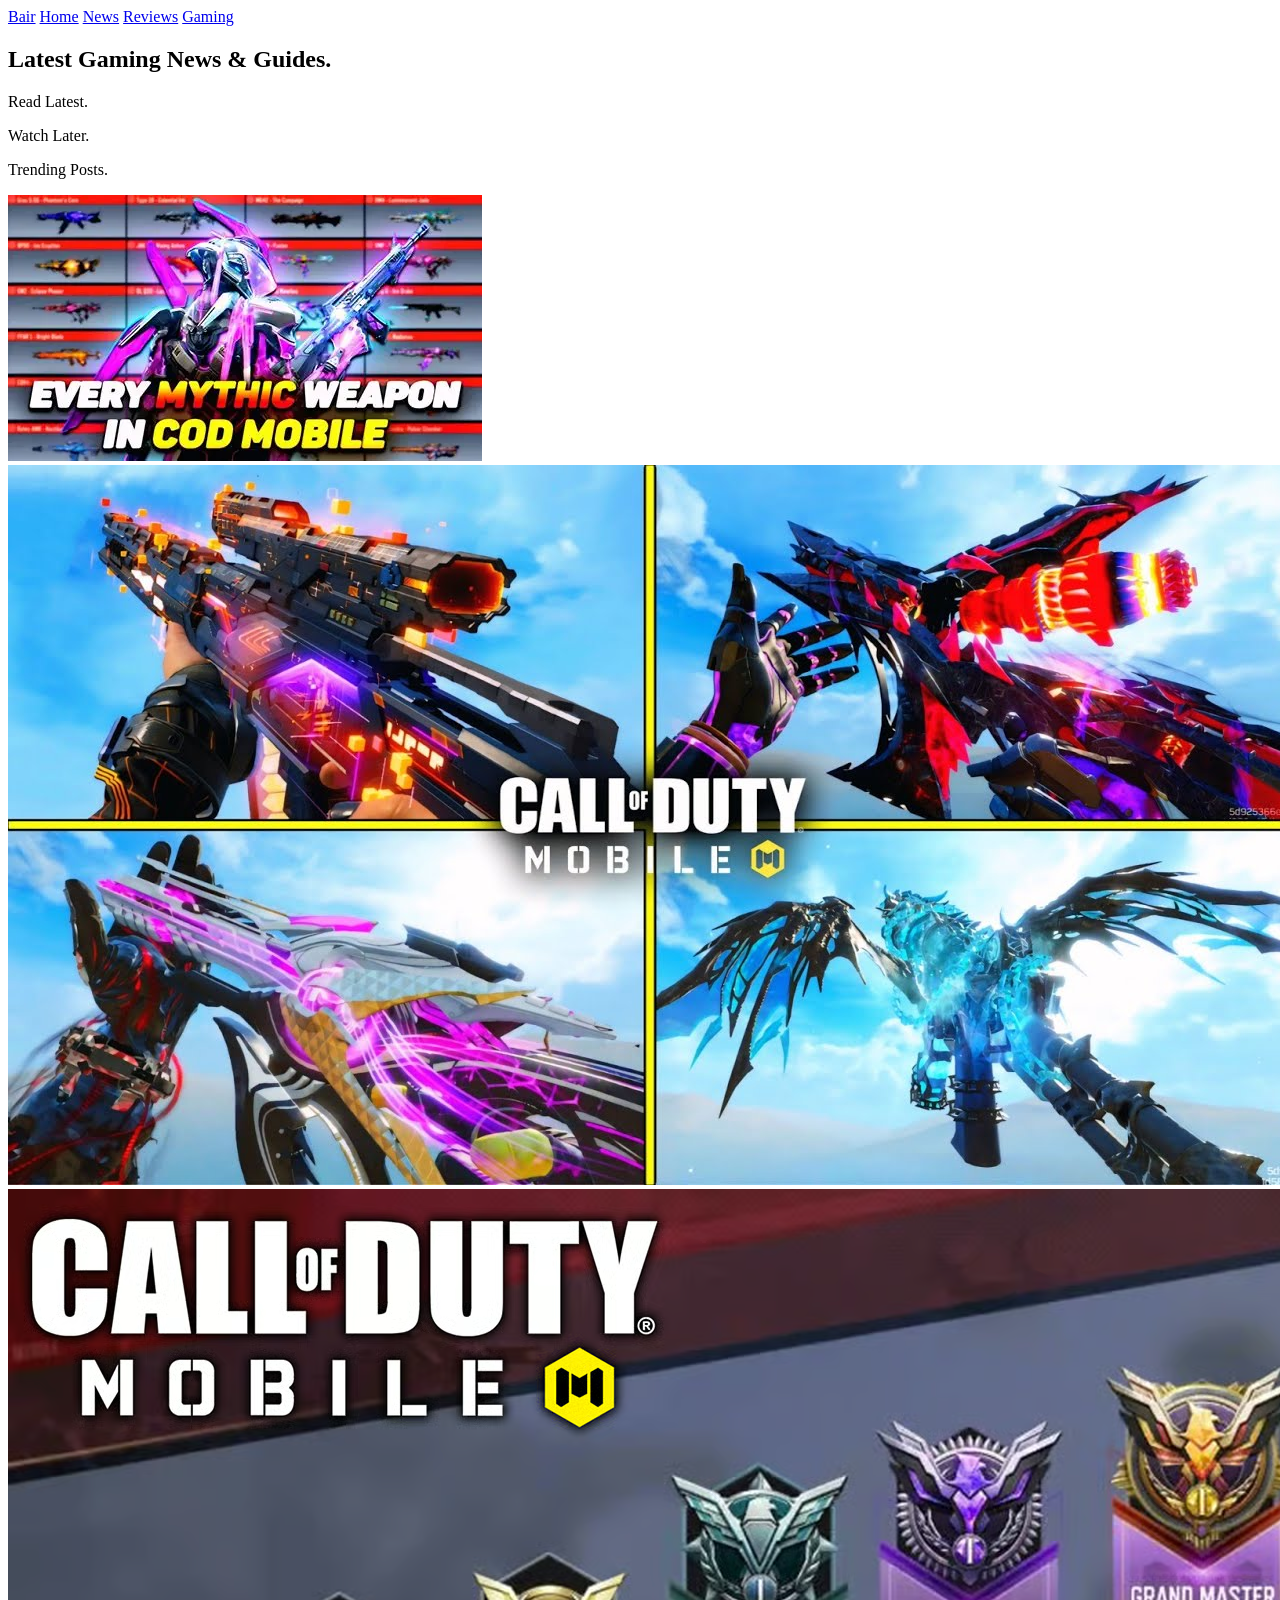
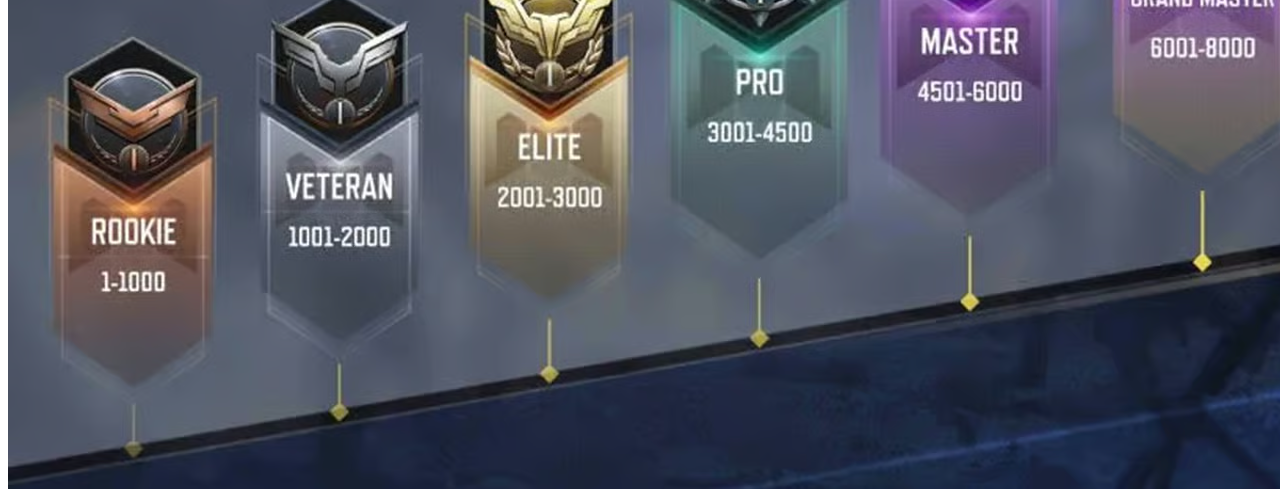
==== index.html @ b4c27fae "Initial commit" ====
<!DOCTYPE html>
<html lang="en">
<head>
    <meta charset="UTF-8">
    <meta name="viewport" content="width=device-width, initial-scale=1.0">
    <title>Document</title>
<link rel="icon" type="image/png" href="assets/ede705b7-24f5-47b2-87d8-4bb759a129b2.png">
</head>
<body>
    <nav>
    <a href="#">Bair</a>
    <a href="#">Home</a>
    <a href="#">News</a>
    <a href="#">Reviews</a>
    <a href="#">Gaming</a>
    </nav>
    <section>
      <h1>Latest Gaming News & Guides.</h1>
       <p>Read Latest.</p> 
        <p>Watch Later.</p>
    </section>
    <section>
        <p> Trending Posts.</p>
<img src="assets/OIP.webp" alt="">
<img src="maxresdefault.jpg" alt="">
<img src="assets/call-of-duty-mobile-codm-ranks.avif" alt="">
    </section>
</body>
</html>
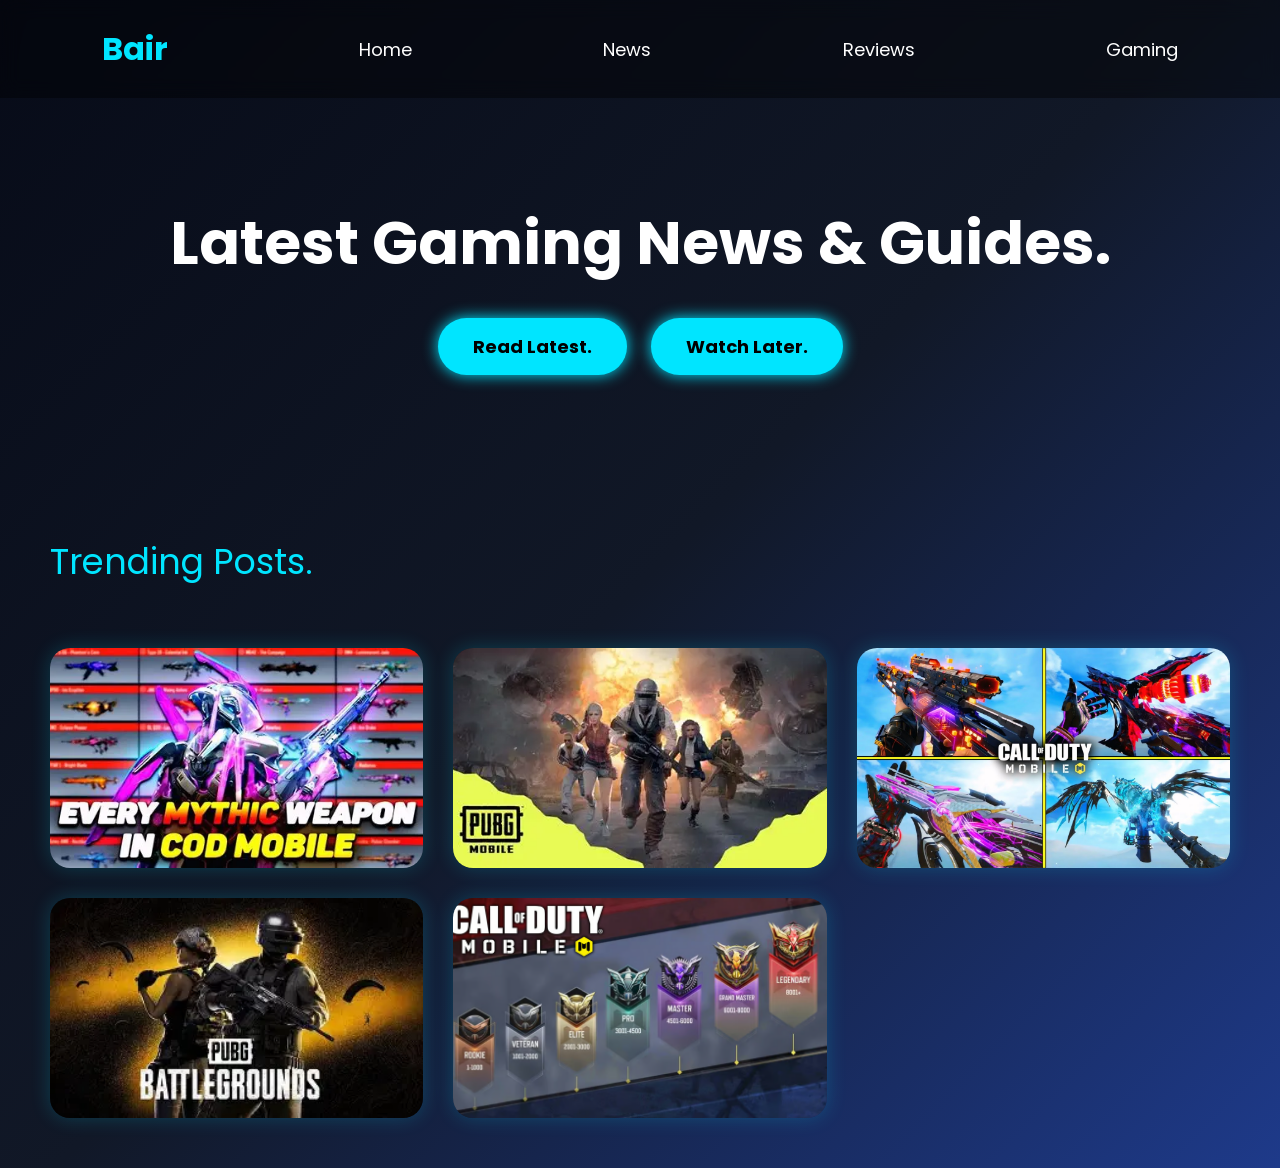
==== commit 0a7f7af5: "Add CSS and images" ====
--- a/index.html
+++ b/index.html
@@ -3,8 +3,9 @@
 <head>
     <meta charset="UTF-8">
     <meta name="viewport" content="width=device-width, initial-scale=1.0">
-    <title>Document</title>
+    <title>ᗷᗩIᖇ</title>
 <link rel="icon" type="image/png" href="assets/ede705b7-24f5-47b2-87d8-4bb759a129b2.png">
+<link rel="stylesheet" href="index.css">
 </head>
 <body>
     <nav>
@@ -16,14 +17,17 @@
     </nav>
     <section>
       <h1>Latest Gaming News & Guides.</h1>
-       <p>Read Latest.</p> 
-        <p>Watch Later.</p>
+       <button>Read Latest.</button>
+       <button>Watch Later.</button>
     </section>
     <section>
         <p> Trending Posts.</p>
 <img src="assets/OIP.webp" alt="">
-<img src="maxresdefault.jpg" alt="">
+<img src="assets/OIP (1).webp" alt="">
+<img src="assets/maxresdefault.jpg">
+<img src="assets/OIP (2).webp" alt="">
 <img src="assets/call-of-duty-mobile-codm-ranks.avif" alt="">
+
     </section>
 </body>
 </html>
--- a/index.css
+++ b/index.css
@@ -0,0 +1,210 @@
+/* Google Font */
+@import url('https://fonts.googleapis.com/css2?family=Poppins:wght@300;500;700&display=swap');
+
+*{
+    margin:0;
+    padding:0;
+    box-sizing:border-box;
+    font-family:'Poppins',sans-serif;
+}
+
+body{
+    background:linear-gradient(135deg,#070b18,#111827,#1e3a8a);
+    color:white;
+    min-height:100vh;
+    animation:bgMove 8s ease infinite alternate;
+}
+
+/* Animated Background */
+@keyframes bgMove{
+    from{
+        background-position:left;
+    }
+    to{
+        background-position:right;
+    }
+}
+
+/* Navigation */
+
+nav{
+    display:flex;
+    justify-content:space-between;
+    align-items:center;
+    padding:25px 8%;
+    background:rgba(0,0,0,.4);
+    backdrop-filter:blur(10px);
+    position:sticky;
+    top:0;
+}
+
+nav a{
+    text-decoration:none;
+    color:white;
+    font-size:18px;
+    transition:.4s;
+}
+
+nav a:first-child{
+    font-size:32px;
+    font-weight:bold;
+    color:#00e5ff;
+}
+
+nav a:hover{
+    color:#00e5ff;
+    transform:translateY(-4px);
+}
+
+/* Hero Section */
+
+section:first-of-type{
+    text-align:center;
+    padding:100px 20px;
+}
+
+section:first-of-type h1{
+    font-size:60px;
+    margin-bottom:20px;
+    animation:slideDown 1s ease;
+}
+
+section:first-of-type p{
+    font-size:22px;
+    margin:15px;
+    color:#d7d7d7;
+    animation:fadeUp 1.5s ease;
+}
+
+/* Trending */
+
+section:last-of-type{
+    padding:50px;
+}
+
+section:last-of-type p{
+    font-size:35px;
+    margin-bottom:30px;
+    color:#00e5ff;
+}
+
+/* Images */
+
+section:last-of-type{
+    display:grid;
+    grid-template-columns:repeat(auto-fit,minmax(300px,1fr));
+    gap:30px;
+}
+
+section:last-of-type p{
+    grid-column:1/-1;
+}
+
+img{
+    width:100%;
+    height:220px;
+    object-fit:cover;
+    border-radius:20px;
+    transition:.5s;
+    cursor:pointer;
+    box-shadow:0 0 20px rgba(0,229,255,.2);
+}
+
+img:hover{
+    transform:scale(1.08) rotate(2deg);
+    box-shadow:0 0 35px #00e5ff;
+}
+
+/* Animations */
+
+@keyframes slideDown{
+
+    from{
+        transform:translateY(-80px);
+        opacity:0;
+    }
+
+    to{
+        transform:translateY(0);
+        opacity:1;
+    }
+
+}
+
+@keyframes fadeUp{
+
+    from{
+        transform:translateY(50px);
+        opacity:0;
+    }
+
+    to{
+        transform:translateY(0);
+        opacity:1;
+    }
+
+}
+
+/* Floating Animation */
+
+img{
+    animation:float 4s ease-in-out infinite;
+}
+
+@keyframes float{
+
+    0%{
+        transform:translateY(0);
+    }
+
+    50%{
+        transform:translateY(-10px);
+    }
+
+    100%{
+        transform:translateY(0);
+    }
+
+}
+
+/* Responsive */
+
+@media(max-width:768px){
+
+nav{
+    flex-direction:column;
+    gap:20px;
+}
+
+section:first-of-type h1{
+    font-size:40px;
+}
+
+section:first-of-type p{
+    font-size:18px;
+}
+
+}
+button{
+    padding:15px 35px;
+    border:none;
+    border-radius:50px;
+    background:#00e5ff;
+    color:#000;
+    font-size:18px;
+    font-weight:bold;
+    cursor:pointer;
+    transition:0.4s ease;
+    box-shadow:0 0 15px #00e5ff;
+    margin:10px;
+}
+
+button:hover{
+    transform:translateY(-5px) scale(1.05);
+    box-shadow:0 0 30px #00e5ff,
+               0 0 60px #00e5ff;
+}
+
+button:active{
+    transform:scale(0.95);
+}
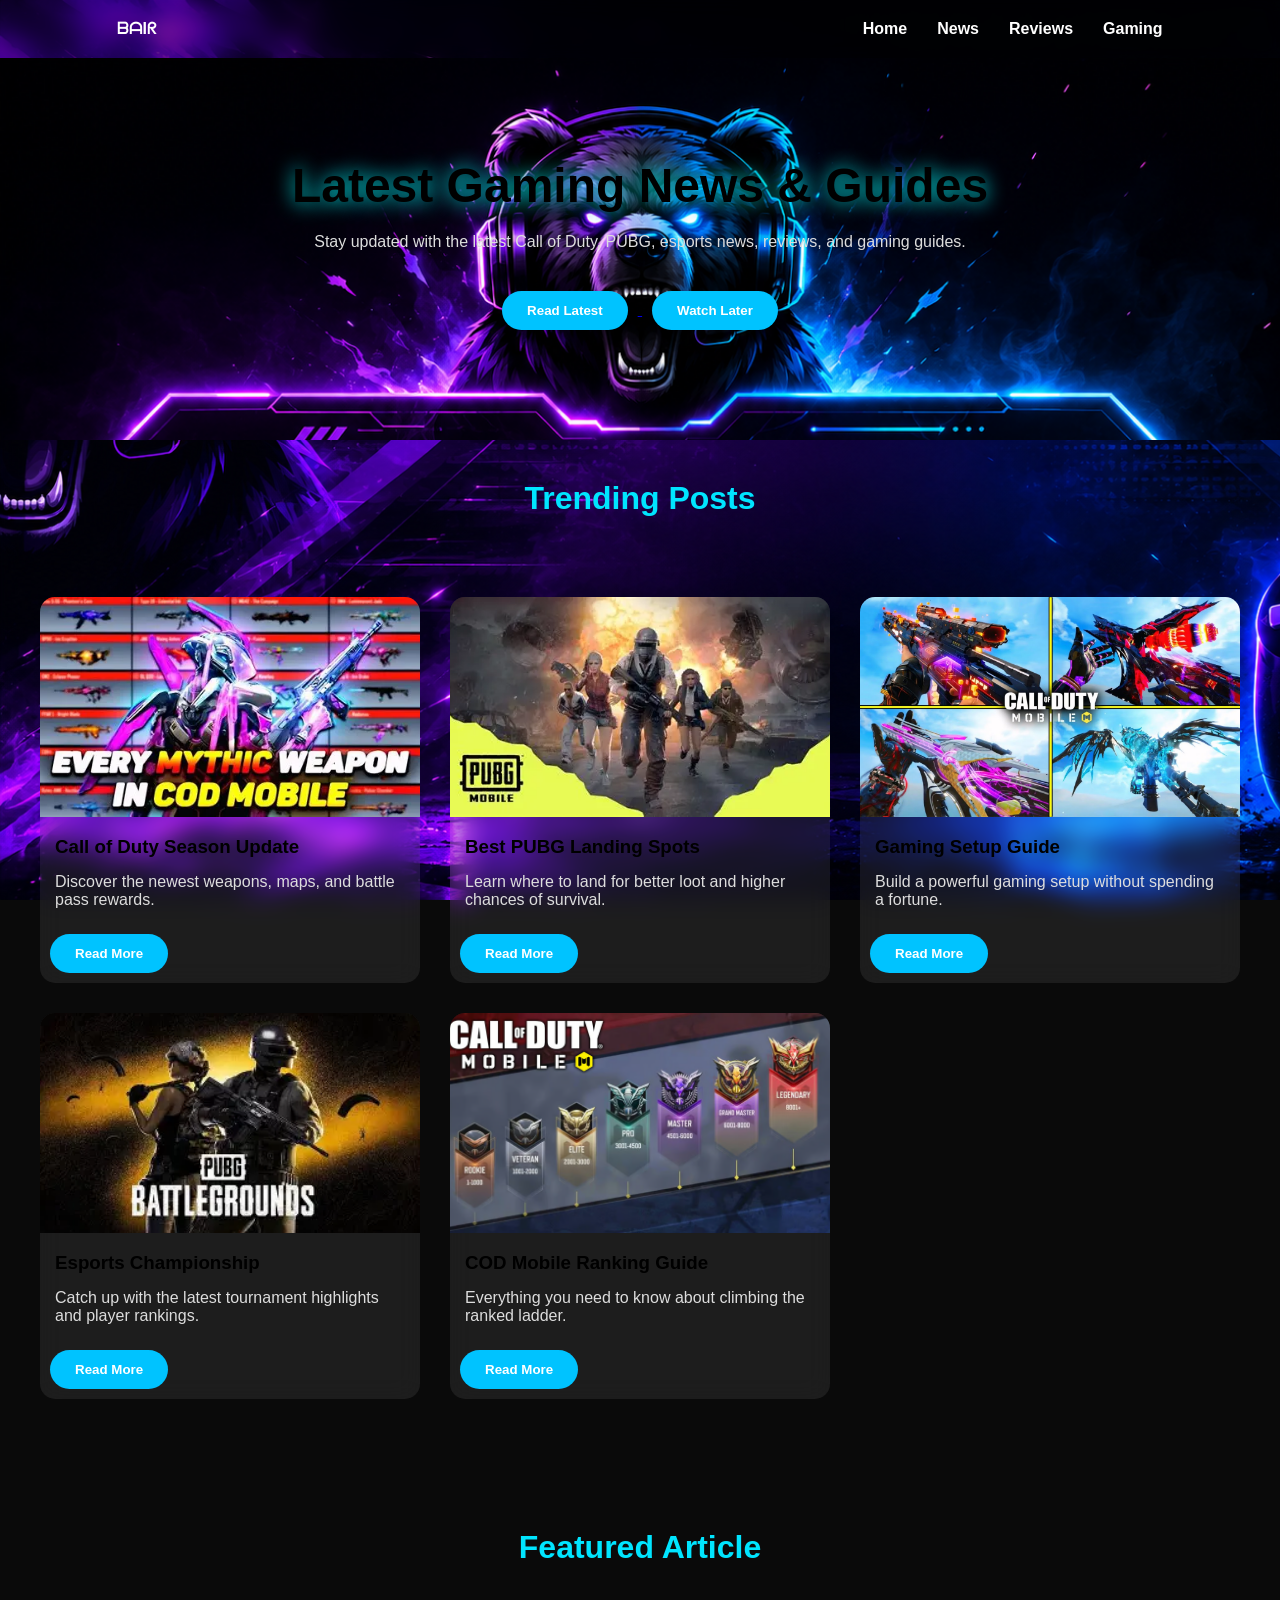
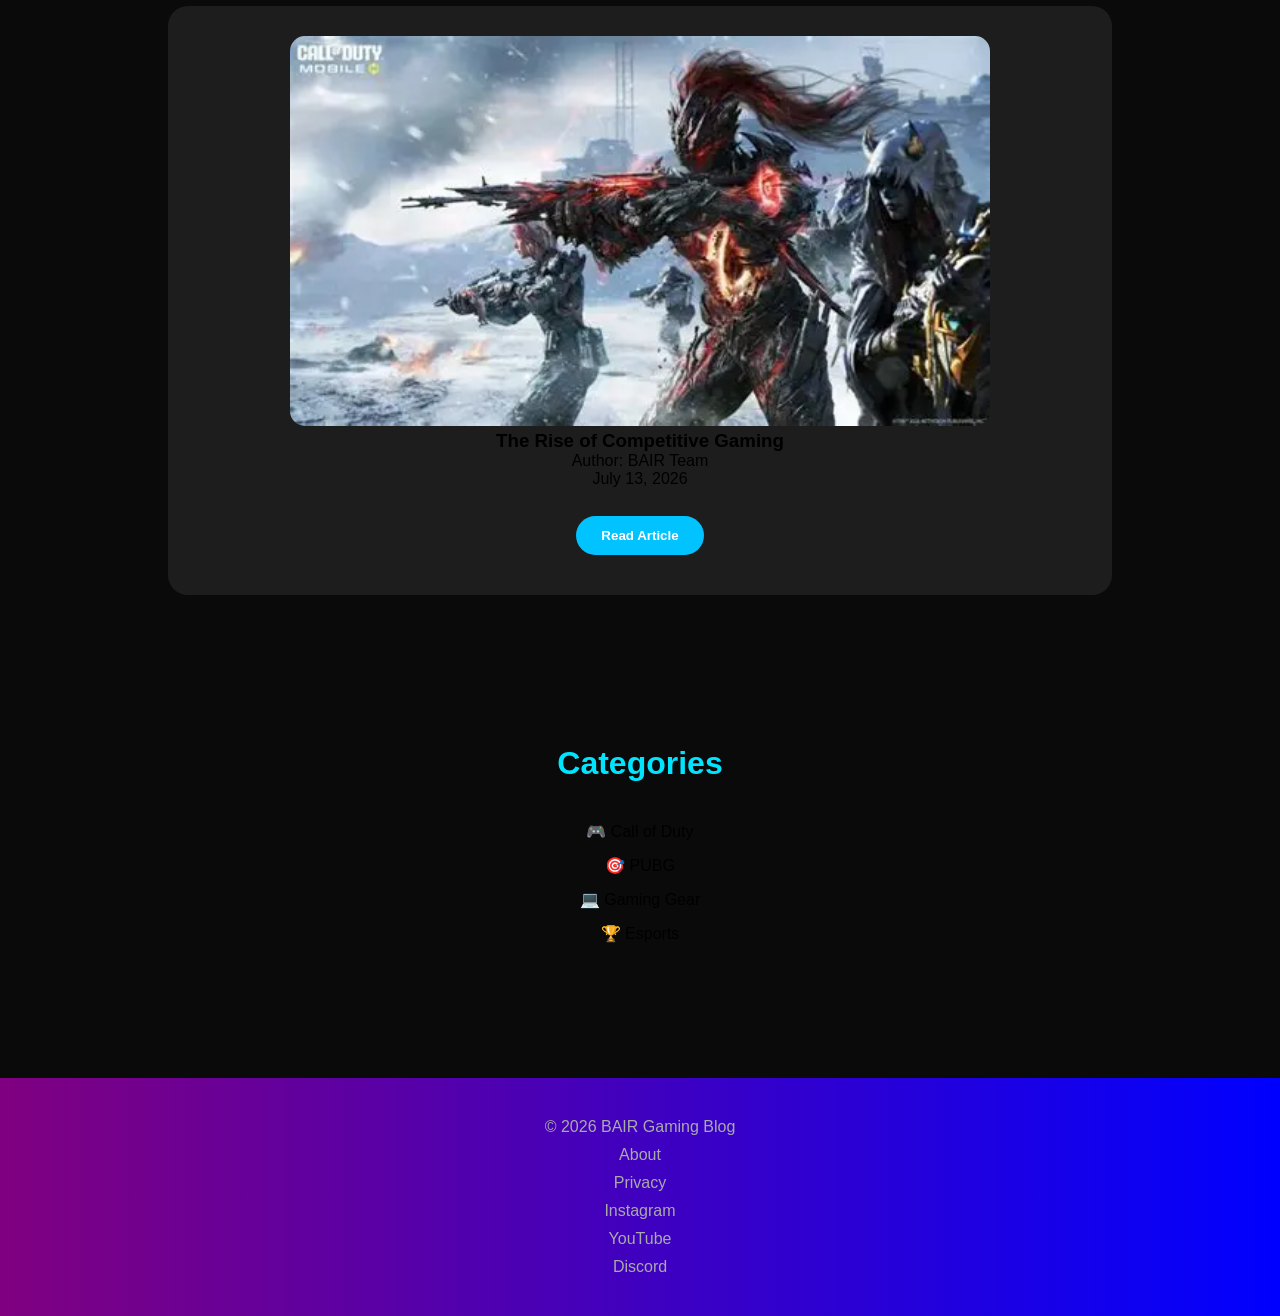
==== commit e6a4bc4d: "gaming news" ====
--- a/index.html
+++ b/index.html
@@ -4,30 +4,200 @@
     <meta charset="UTF-8">
     <meta name="viewport" content="width=device-width, initial-scale=1.0">
     <title>ᗷᗩIᖇ</title>
-<link rel="icon" type="image/png" href="assets/ede705b7-24f5-47b2-87d8-4bb759a129b2.png">
-<link rel="stylesheet" href="index.css">
+
+    <link rel="icon" type="image/png" href="assets/ede705b7-24f5-47b2-87d8-4bb759a129b2.png">
+    <link rel="stylesheet" href="index.css">
 </head>
+
 <body>
+
+<header>
+
     <nav>
-    <a href="#">Bair</a>
-    <a href="#">Home</a>
-    <a href="#">News</a>
-    <a href="#">Reviews</a>
-    <a href="#">Gaming</a>
+        <a href="#">ᗷᗩIᖇ</a>
+
+        <ul>
+            <li><a href="#">Home</a></li>
+            <li><a href="#">News</a></li>
+            <li><a href="#">Reviews</a></li>
+            <li><a href="#">Gaming</a></li>
+        </ul>
     </nav>
-    <section>
-      <h1>Latest Gaming News & Guides.</h1>
-       <button>Read Latest.</button>
-       <button>Watch Later.</button>
+
+</header>
+
+<main>
+
+    <!-- Hero Section -->
+
+    <section class="hero">
+
+        <h1>Latest Gaming News & Guides</h1>
+
+        <p>
+            Stay updated with the latest Call of Duty,
+            PUBG, esports news, reviews, and gaming guides.
+        </p>
+
+       <a href="latest.html">
+    <button>Read Latest</button>
+</a>
+        <button>Watch Later</button>
+
     </section>
-    <section>
-        <p> Trending Posts.</p>
-<img src="assets/OIP.webp" alt="">
-<img src="assets/OIP (1).webp" alt="">
-<img src="assets/maxresdefault.jpg">
-<img src="assets/OIP (2).webp" alt="">
-<img src="assets/call-of-duty-mobile-codm-ranks.avif" alt="">
+
+    <!-- Trending Posts -->
+
+    <section class="trending">
+
+        <h2>Trending Posts</h2>
+
+        <div class="posts">
+
+            <article class="card">
+
+                <img src="assets/OIP.webp"
+                     alt="Call of Duty gameplay">
+
+                <h3>Call of Duty Season Update</h3>
+
+                <p>
+                    Discover the newest weapons,
+                    maps, and battle pass rewards.
+                </p>
+
+                <button>Read More</button>
+
+            </article>
+
+            <article class="card">
+
+                <img src="assets/OIP (1).webp"
+                     alt="PUBG action">
+
+                <h3>Best PUBG Landing Spots</h3>
+
+                <p>
+                    Learn where to land for better loot
+                    and higher chances of survival.
+                </p>
+
+                <button>Read More</button>
+
+            </article>
+
+            <article class="card">
+
+                <img src="assets/maxresdefault.jpg"
+                     alt="Gaming setup">
+
+                <h3>Gaming Setup Guide</h3>
+
+                <p>
+                    Build a powerful gaming setup without
+                    spending a fortune.
+                </p>
+
+                <button>Read More</button>
+
+            </article>
+
+            <article class="card">
+
+                <img src="assets/OIP (2).webp"
+                     alt="Esports tournament">
+
+                <h3>Esports Championship</h3>
+
+                <p>
+                    Catch up with the latest tournament
+                    highlights and player rankings.
+                </p>
+
+                <button>Read More</button>
+
+            </article>
+
+            <article class="card">
+
+                <img src="assets/call-of-duty-mobile-codm-ranks.avif"
+                     alt="Call of Duty Mobile ranks">
+
+                <h3>COD Mobile Ranking Guide</h3>
+
+                <p>
+                    Everything you need to know about
+                    climbing the ranked ladder.
+                </p>
+
+                <button>Read More</button>
+
+            </article>
+
+        </div>
 
     </section>
+
+    <!-- Featured -->
+
+    <section class="featured">
+
+        <h2>Featured Article</h2>
+
+        <article>
+
+            <img src="assets/vecna.webp"
+                 alt="Featured gaming article">
+
+            <h3>The Rise of Competitive Gaming</h3>
+
+            <p>Author: BAIR Team</p>
+
+            <time datetime="2026-07-13">
+                July 13, 2026
+            </time>
+
+            <br><br>
+
+            <button>Read Article</button>
+
+        </article>
+
+    </section>
+
+    <!-- Categories -->
+
+    <aside class="categories">
+
+        <h2>Categories</h2>
+
+        <ul>
+
+            <li>🎮 Call of Duty</li>
+
+            <li>🎯 PUBG</li>
+
+            <li>💻 Gaming Gear</li>
+
+            <li>🏆 Esports</li>
+
+        </ul>
+
+    </aside>
+
+</main>
+
+<footer>
+
+    <p>&copy; 2026 BAIR Gaming Blog</p>
+
+    <p>About</p>
+    <p>Privacy</p>
+    <p>Instagram</p>
+    <p>YouTube</p>
+    <p>Discord</p>
+
+</footer>
+
 </body>
 </html>
--- a/index.css
+++ b/index.css
@@ -1,157 +1,309 @@
 /* Google Font */
 @import url('https://fonts.googleapis.com/css2?family=Poppins:wght@300;500;700&display=swap');
+
+/* ===========================
+   BAIR GAMING BLOG CSS
+=========================== */
 
 *{
     margin:0;
     padding:0;
     box-sizing:border-box;
-    font-family:'Poppins',sans-serif;
-}
+    font-family:Arial, Helvetica, sans-serif;
+}
+
+html{
+    scroll-behavior:smooth;
+}
+
 
 body{
-    background:linear-gradient(135deg,#070b18,#111827,#1e3a8a);
-    color:white;
+    margin:0;
     min-height:100vh;
-    animation:bgMove 8s ease infinite alternate;
-}
-
-/* Animated Background */
-@keyframes bgMove{
+    background:#0a0a0a;
+    overflow-x:hidden;
+    position:relative;
+}
+
+body::before{
+    content:"";
+    position:fixed;
+    top:0;
+    left:0;
+    width:200%;              /* Wider than the screen */
+    height:100%;
+    background:url("assets/hh.png") repeat-x;
+    background-size:auto 100%;
+    z-index:-1;
+
+    animation:moveBackground 30s linear infinite;
+}
+
+@keyframes moveBackground{
+
     from{
-        background-position:left;
-    }
+        transform:translateX(0);
+    }
+
     to{
-        background-position:right;
-    }
-}
-
-/* Navigation */
+        transform:translateX(-50%);
+    }
+
+}
+/* ===========================
+ NAVBAR
+=========================== */
 
 nav{
     display:flex;
     justify-content:space-between;
     align-items:center;
-    padding:25px 8%;
+    padding:20px 8%;
     background:rgba(0,0,0,.4);
     backdrop-filter:blur(10px);
     position:sticky;
     top:0;
+    z-index:100;
 }
 
 nav a{
     text-decoration:none;
     color:white;
-    font-size:18px;
-    transition:.4s;
-}
-
-nav a:first-child{
-    font-size:32px;
+    margin:0 15px;
+    transition:.3s;
     font-weight:bold;
-    color:#00e5ff;
 }
 
 nav a:hover{
     color:#00e5ff;
-    transform:translateY(-4px);
-}
-
-/* Hero Section */
-
-section:first-of-type{
+    transform:translateY(-3px);
+}
+
+/* Remove list bullets */
+
+nav ul{
+    display:flex;
+    list-style:none;
+}
+
+/* ===========================
+ HERO
+=========================== */
+
+.hero{
     text-align:center;
     padding:100px 20px;
-}
-
-section:first-of-type h1{
-    font-size:60px;
+    animation:fadeIn 1.5s ease;
+    background-image: url(assets/logo.png);
+    background-repeat:no-repeat;
+    background-size:cover;
+}
+.hero img{
+     width:100%;
+    height:220px;
+    object-fit:cover;
+    transition:.6s;
+
+}
+
+.hero h1{
+    font-size:3rem;
     margin-bottom:20px;
-    animation:slideDown 1s ease;
-}
-
-section:first-of-type p{
-    font-size:22px;
-    margin:15px;
-    color:#d7d7d7;
-    animation:fadeUp 1.5s ease;
-}
-
-/* Trending */
-
-section:last-of-type{
-    padding:50px;
-}
-
-section:last-of-type p{
-    font-size:35px;
+    text-shadow:0 0 20px cyan;
+}
+
+.hero p{
+    max-width:700px;
+    margin:auto;
+    color:#ddd;
     margin-bottom:30px;
+}
+
+button{
+    padding:12px 25px;
+    border:none;
+    border-radius:30px;
+    cursor:pointer;
+    margin:10px;
+    background:#00c3ff;
+    color:white;
+    font-weight:bold;
+    transition:.4s;
+}
+
+button:hover{
+    transform:scale(1.08);
+    box-shadow:0 0 20px cyan;
+}
+
+/* ===========================
+ HEADINGS
+=========================== */
+
+h2{
+    text-align:center;
+    margin:40px 0;
+    font-size:2rem;
     color:#00e5ff;
 }
 
-/* Images */
-
-section:last-of-type{
+/* ===========================
+ POSTS
+=========================== */
+
+.posts{
     display:grid;
-    grid-template-columns:repeat(auto-fit,minmax(300px,1fr));
+    grid-template-columns:repeat(auto-fit,minmax(280px,1fr));
     gap:30px;
-}
-
-section:last-of-type p{
-    grid-column:1/-1;
-}
-
-img{
+    padding:40px;
+}
+
+.card{
+    background:rgba(255,255,255,.08);
+    border-radius:15px;
+    overflow:hidden;
+    transition:.5s;
+    backdrop-filter:blur(12px);
+    animation:slideUp 1s ease;
+}
+
+.card:hover{
+    transform:translateY(-12px);
+    box-shadow:0 0 25px cyan;
+}
+
+.card img{
     width:100%;
     height:220px;
     object-fit:cover;
+    transition:.6s;
+}
+
+.card:hover img{
+    transform:scale(1.08);
+}
+
+.card h3{
+    margin:15px;
+}
+
+.card p{
+    margin:15px;
+    color:#ddd;
+}
+
+/* ===========================
+ FEATURED
+=========================== */
+
+.featured{
+    text-align:center;
+    padding:50px;
+}
+
+.featured article{
+    width:80%;
+    margin:auto;
+    background:rgba(255,255,255,.08);
     border-radius:20px;
-    transition:.5s;
-    cursor:pointer;
-    box-shadow:0 0 20px rgba(0,229,255,.2);
-}
-
-img:hover{
-    transform:scale(1.08) rotate(2deg);
-    box-shadow:0 0 35px #00e5ff;
-}
-
-/* Animations */
-
-@keyframes slideDown{
+    padding:30px;
+    transition:.4s;
+}
+
+.featured article:hover{
+    transform:scale(1.02);
+    box-shadow:0 0 30px cyan;
+}
+
+.featured img{
+    width:100%;
+    max-width:700px;
+    border-radius:15px;
+}
+
+/* ===========================
+ CATEGORIES
+=========================== */
+
+.categories{
+    text-align:center;
+    padding:60px;
+}
+
+.categories ul{
+    list-style:none;
+}
+
+.categories li{
+    margin:15px;
+    transition:.4s;
+}
+
+.categories li:hover{
+    color:cyan;
+    transform:translateX(10px);
+}
+
+/* ===========================
+ FOOTER
+=========================== */
+
+footer{
+    background: linear-gradient(to right, purple, blue);
+    text-align:center;
+    padding:30px;
+    margin-top:60px;
+}
+
+footer p{
+    margin:10px;
+    color:#aaa;
+    transition:.3s;
+}
+
+footer p:hover{
+    color:cyan;
+}
+
+/* ===========================
+ ANIMATIONS
+=========================== */
+
+@keyframes fadeIn{
 
     from{
-        transform:translateY(-80px);
         opacity:0;
+        transform:translateY(50px);
     }
 
     to{
+        opacity:1;
         transform:translateY(0);
+    }
+
+}
+
+@keyframes slideUp{
+
+    from{
+        opacity:0;
+        transform:translateY(60px);
+    }
+
+    to{
         opacity:1;
-    }
-
-}
-
-@keyframes fadeUp{
-
-    from{
-        transform:translateY(50px);
-        opacity:0;
-    }
-
-    to{
         transform:translateY(0);
-        opacity:1;
-    }
-
-}
-
-/* Floating Animation */
-
-img{
-    animation:float 4s ease-in-out infinite;
-}
-
-@keyframes float{
+    }
+
+}
+
+/* Floating animation */
+
+.hero h1{
+    animation:floatText 3s ease-in-out infinite;
+}
+
+@keyframes floatText{
 
     0%{
         transform:translateY(0);
@@ -167,44 +319,35 @@
 
 }
 
-/* Responsive */
+/* ===========================
+ RESPONSIVE
+=========================== */
 
 @media(max-width:768px){
 
 nav{
     flex-direction:column;
-    gap:20px;
-}
-
-section:first-of-type h1{
-    font-size:40px;
-}
-
-section:first-of-type p{
-    font-size:18px;
-}
-
-}
-button{
-    padding:15px 35px;
-    border:none;
-    border-radius:50px;
-    background:#00e5ff;
-    color:#000;
-    font-size:18px;
-    font-weight:bold;
-    cursor:pointer;
-    transition:0.4s ease;
-    box-shadow:0 0 15px #00e5ff;
+}
+
+nav ul{
+    flex-direction:column;
+    margin-top:20px;
+}
+
+nav li{
     margin:10px;
 }
 
-button:hover{
-    transform:translateY(-5px) scale(1.05);
-    box-shadow:0 0 30px #00e5ff,
-               0 0 60px #00e5ff;
-}
-
-button:active{
-    transform:scale(0.95);
+.hero h1{
+    font-size:2rem;
+}
+
+.posts{
+    padding:20px;
+}
+
+.featured article{
+    width:95%;
+}
+
 }
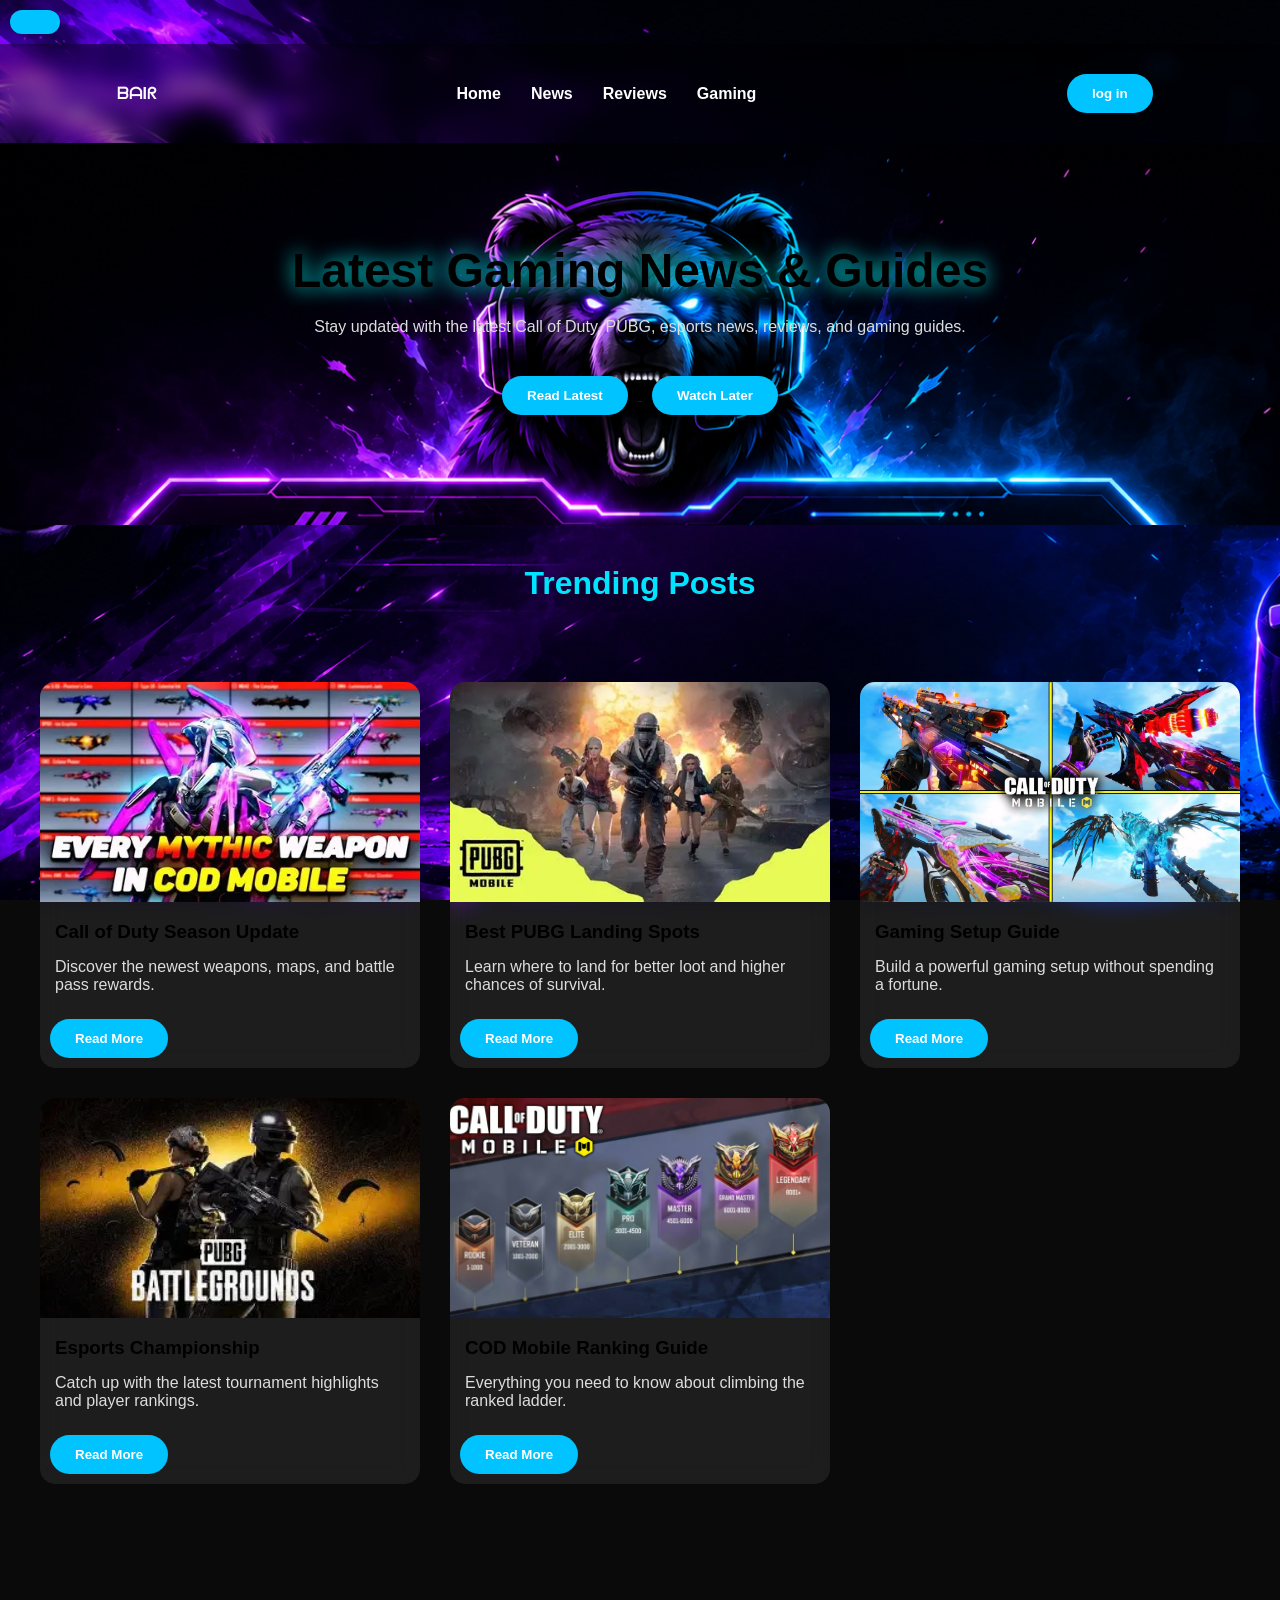
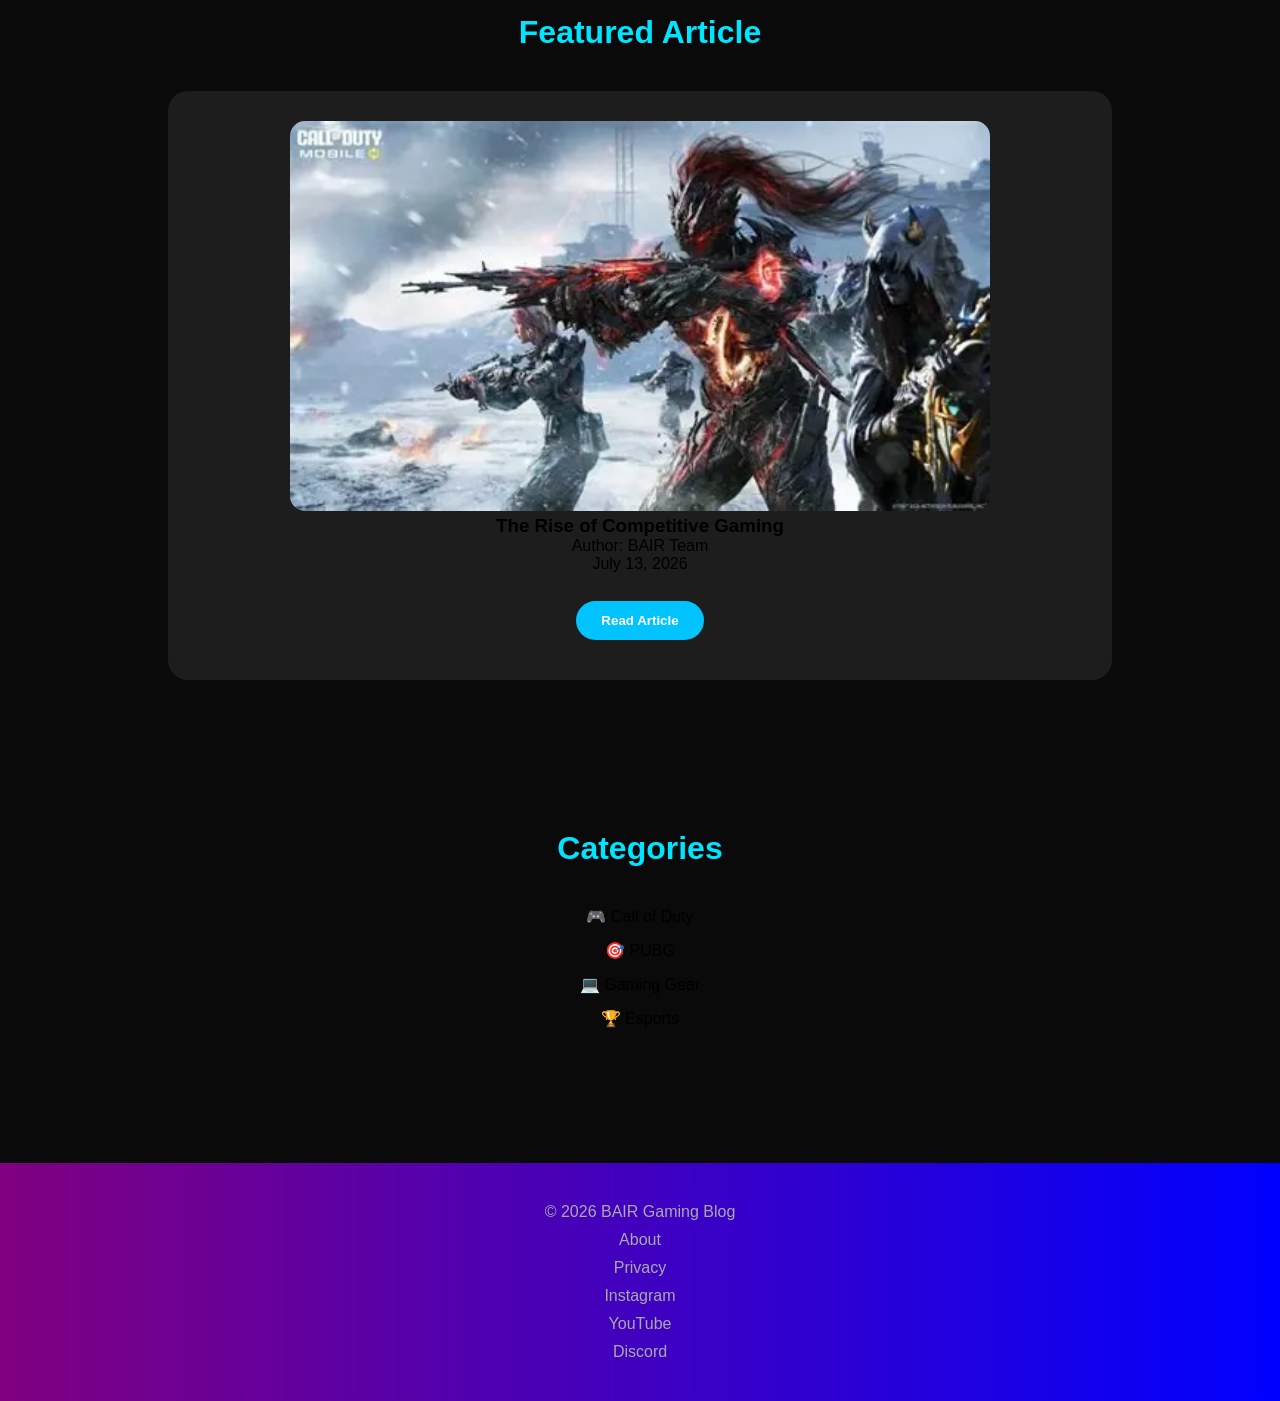
==== commit 4780d8a6: "gaming homework" ====
--- a/index.html
+++ b/index.html
@@ -7,6 +7,10 @@
 
     <link rel="icon" type="image/png" href="assets/ede705b7-24f5-47b2-87d8-4bb759a129b2.png">
     <link rel="stylesheet" href="index.css">
+    <button>    <a href="login.html">
+</button>
+
+    </a>
 </head>
 
 <body>
@@ -22,6 +26,9 @@
             <li><a href="#">Reviews</a></li>
             <li><a href="#">Gaming</a></li>
         </ul>
+<a href="login.html">
+    <button>log in</button>
+</a>
     </nav>
 
 </header>
